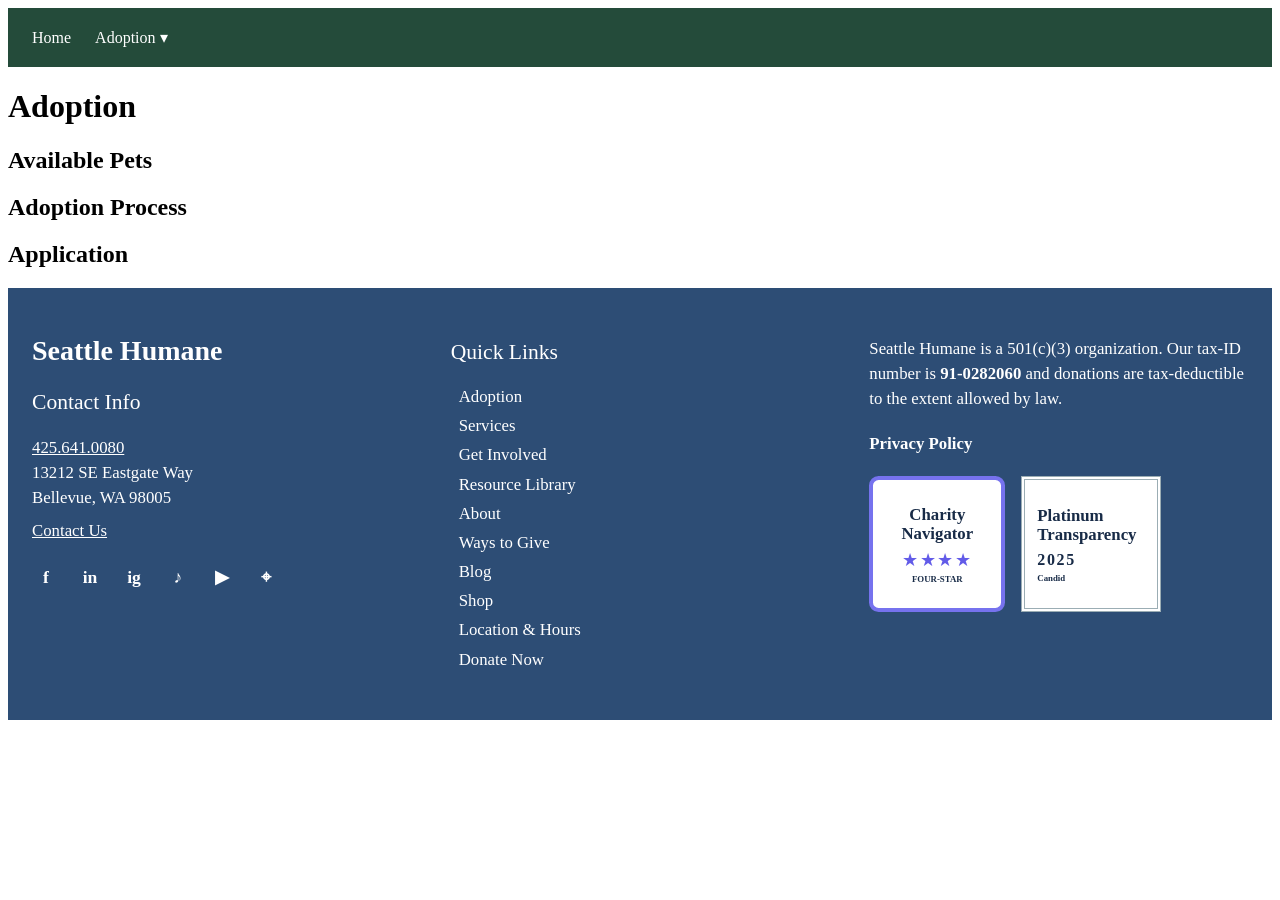
==== adoption.html @ 7575f710 "finished hw" ====
<!DOCTYPE html>
<html lang="en">
<head>
    <meta charset="UTF-8">
    <meta name="viewport" content="width=device-width, initial-scale=1.0">
    <title>Adoption</title>
    <link rel="stylesheet" href="CSS/style.css">
    <link rel="stylesheet" href="CSS/nav.css">
    <link rel="stylesheet" href="CSS/footer.css">
    <script src="JS/script.js" defer></script>
</head>
<body>
    <nav class="site-nav" aria-label="Main navigation">
        <ul class="nav-list">
            <li><a href="index.html">Home</a></li>
            <li>
                <details class="nav-dropdown">
                    <summary>Adoption</summary>
                    <ul class="dropdown-menu">
                        <li><a href="adoption.html" aria-current="page">Adoption Home</a></li>
                        <li><a href="#available-pets">Available Pets</a></li>
                        <li><a href="#adoption-process">Adoption Process</a></li>
                        <li><a href="#application">Application</a></li>
                    </ul>
                </details>
            </li>
        </ul>
    </nav>

    <main>
        <h1>Adoption</h1>
        <section id="available-pets">
            <h2>Available Pets</h2>
        </section>
        <section id="adoption-process">
            <h2>Adoption Process</h2>
        </section>
        <section id="application">
            <h2>Application</h2>
        </section>
    </main>

    <footer class="site-footer">
        <div class="footer-grid">
            <section class="footer-contact" aria-labelledby="footer-contact-heading">
                <a class="footer-brand" href="https://www.seattlehumane.org/">Seattle Humane</a>
                <h2 id="footer-contact-heading">Contact Info</h2>
                <address>
                    <a href="tel:+14256410080">425.641.0080</a><br>
                    13212 SE Eastgate Way<br>
                    Bellevue, WA 98005
                </address>
                <a class="footer-contact-link" href="https://www.seattlehumane.org/about/contact/">Contact Us</a>
                <nav class="footer-social" aria-label="Social media">
                    <a href="https://www.facebook.com/SeattleHumane/" aria-label="Facebook">f</a>
                    <a href="https://www.linkedin.com/company/seattle-humane/" aria-label="LinkedIn">in</a>
                    <a href="https://www.instagram.com/seattlehumane/" aria-label="Instagram">ig</a>
                    <a href="https://www.tiktok.com/@seattlehumane" aria-label="TikTok">♪</a>
                    <a href="https://www.youtube.com/user/SeattleHumane" aria-label="YouTube">▶</a>
                    <a href="https://maps.google.com/?q=13212+SE+Eastgate+Way+Bellevue+WA+98005" aria-label="Location">⌖</a>
                </nav>
            </section>

            <nav class="footer-quick-links" aria-labelledby="footer-links-heading">
                <h2 id="footer-links-heading">Quick Links</h2>
                <ul>
                    <li><a href="adoption.html">Adoption</a></li>
                    <li><a href="https://www.seattlehumane.org/services/">Services</a></li>
                    <li><a href="https://www.seattlehumane.org/get-involved/">Get Involved</a></li>
                    <li><a href="https://www.seattlehumane.org/resource-library/">Resource Library</a></li>
                    <li><a href="https://www.seattlehumane.org/about/">About</a></li>
                    <li><a href="https://www.seattlehumane.org/?form=donate">Ways to Give</a></li>
                    <li><a href="https://www.seattlehumane.org/blog/">Blog</a></li>
                    <li><a href="https://shop.seattlehumane.org/">Shop</a></li>
                    <li><a href="https://www.seattlehumane.org/about/location-hours/">Location &amp; Hours</a></li>
                    <li><a href="https://www.seattlehumane.org/?form=donate">Donate Now</a></li>
                </ul>
            </nav>

            <section class="footer-nonprofit" aria-label="Nonprofit information">
                <p>Seattle Humane is a 501(c)(3) organization. Our tax-ID number is <strong>91-0282060</strong> and donations are tax-deductible to the extent allowed by law.</p>
                <a class="footer-privacy" href="https://www.seattlehumane.org/privacy-policy/">Privacy Policy</a>
                <div class="footer-badges" aria-label="Charity ratings">
                    <div class="footer-badge"><strong>Charity<br>Navigator</strong><span>★★★★</span><small>FOUR-STAR</small></div>
                    <div class="footer-badge footer-badge-candid"><strong>Platinum<br>Transparency</strong><span>2025</span><small>Candid</small></div>
                </div>
            </section>
        </div>
    </footer>
</body>
</html>
---- CSS/style.css ----
.carousel {
    height: min(65vh, 36rem);
    min-height: 18rem;
    overflow: hidden;
    position: relative;
}

.carousel-slides,
.carousel-slide {
    height: 100%;
    margin: 0;
}

.carousel-slide[hidden] {
    display: none;
}

.carousel-slide {
    position: relative;
}

.carousel-slide img {
    height: 100%;
    object-fit: cover;
    width: 100%;
}

.carousel-slide::after {
    background: linear-gradient(transparent 45%, rgb(0 0 0 / 65%));
    content: "";
    inset: 0;
    pointer-events: none;
    position: absolute;
}

.carousel-slide figcaption {
    bottom: 3.5rem;
    color: #fff;
    font-size: clamp(1.5rem, 4vw, 3rem);
    font-weight: 700;
    left: 10%;
    position: absolute;
    right: 10%;
    text-align: center;
    text-shadow: 0 2px 6px rgb(0 0 0 / 70%);
    z-index: 1;
}

.carousel-control {
    background-color: rgb(0 0 0 / 45%);
    border: 0;
    border-radius: 50%;
    color: #fff;
    cursor: pointer;
    font-size: 1.5rem;
    height: 3rem;
    position: absolute;
    top: 50%;
    transform: translateY(-50%);
    width: 3rem;
}

.carousel-control:hover,
.carousel-control:focus-visible {
    background-color: rgb(0 0 0 / 75%);
}

.carousel-previous {
    left: 1rem;
}

.carousel-next {
    right: 1rem;
}

.carousel-indicators {
    bottom: 1rem;
    display: flex;
    gap: 0.6rem;
    justify-content: center;
    left: 0;
    position: absolute;
    right: 0;
    z-index: 2;
}

.carousel-indicators button {
    background: rgb(255 255 255 / 65%);
    border: 0;
    border-radius: 50%;
    cursor: pointer;
    height: 0.75rem;
    padding: 0;
    width: 0.75rem;
}

.carousel-indicators button[aria-current="true"] {
    background: #fff;
    transform: scale(1.25);
}

.donate-section {
    background-color: #edf4e9;
    padding: 3rem 1.5rem;
    text-align: center;
}

.donate-section h2 {
    color: #244b3a;
    font-size: clamp(1.5rem, 3vw, 2.25rem);
    margin: 0 0 0.75rem;
}

.donate-section p {
    margin: 0 auto 1.5rem;
    max-width: 38rem;
}

.donate-button {
    background-color: #244b3a;
    border-radius: 0.25rem;
    color: #fff;
    display: inline-block;
    font-weight: 700;
    padding: 0.8rem 1.4rem;
    text-decoration: none;
}

.donate-button:hover,
.donate-button:focus-visible {
    background-color: #173327;
    text-decoration: underline;
    text-underline-offset: 0.2em;
}

@media (prefers-reduced-motion: no-preference) {
    .carousel-slide img {
        animation: carousel-fade-in 300ms ease-out;
    }

    @keyframes carousel-fade-in {
        from { opacity: 0.7; }
        to { opacity: 1; }
    }
}
---- CSS/nav.css ----
.site-nav {
    background-color: #244b3a;
    color: #fff;
    padding: 0.75rem 1.5rem;
}

.nav-list,
.dropdown-menu {
    list-style: none;
    margin: 0;
    padding: 0;
}

.nav-list {
    align-items: center;
    display: flex;
    gap: 1.5rem;
}

.site-nav a,
.nav-dropdown summary {
    color: inherit;
    cursor: pointer;
    display: block;
    padding: 0.5rem 0;
    text-decoration: none;
}

.site-nav a:hover,
.nav-dropdown summary:hover,
.site-nav a:focus-visible,
.nav-dropdown summary:focus-visible {
    text-decoration: underline;
    text-underline-offset: 0.2em;
}

.nav-dropdown {
    position: relative;
}

.nav-dropdown summary {
    list-style: none;
}

.nav-dropdown summary::-webkit-details-marker {
    display: none;
}

.nav-dropdown summary::after {
    content: " \25BE";
}

.dropdown-menu {
    background-color: #fff;
    box-shadow: 0 0.25rem 0.75rem rgb(0 0 0 / 18%);
    color: #17231d;
    min-width: 12rem;
    padding: 0.5rem 1rem;
    position: absolute;
    right: 0;
    top: 100%;
    z-index: 1;
}

.dropdown-menu a {
    padding: 0.5rem 0;
}
---- CSS/footer.css ----
.site-footer {
    background-color: #2d4d75;
    color: #fff;
    padding: 3rem max(1.5rem, calc((100% - 78rem) / 2));
}

.footer-grid {
    display: grid;
    gap: 2.5rem;
    grid-template-columns: repeat(3, minmax(0, 1fr));
}

.site-footer a {
    color: inherit;
}

.footer-contact,
.footer-nonprofit,
.footer-quick-links {
    font-size: 1.05rem;
    line-height: 1.5;
}

.footer-brand {
    display: inline-block;
    font-size: 1.75rem;
    font-weight: 700;
    line-height: 1.1;
    margin-bottom: 1.25rem;
    text-decoration: none;
}

.site-footer h2 {
    font-size: 1.35rem;
    font-weight: 500;
    margin: 0 0 1rem;
}

.footer-contact address {
    font-style: normal;
    margin-bottom: 0.25rem;
}

.footer-contact-link,
.footer-privacy {
    display: inline-block;
    margin-top: 0.25rem;
}

.footer-quick-links ul {
    list-style: none;
    margin: 0;
    padding: 0 0 0 0.5rem;
}

.footer-quick-links li + li {
    margin-top: 0.25rem;
}

.footer-quick-links a {
    text-decoration: none;
}

.footer-quick-links a:hover,
.footer-quick-links a:focus-visible,
.footer-contact a:hover,
.footer-contact a:focus-visible,
.footer-privacy:hover,
.footer-privacy:focus-visible {
    text-decoration: underline;
    text-underline-offset: 0.2em;
}

.footer-social {
    align-items: center;
    display: flex;
    flex-wrap: wrap;
    gap: 1rem;
    margin-top: 1.25rem;
}

.footer-social a {
    align-items: center;
    display: inline-flex;
    font-size: 1.1rem;
    font-weight: 700;
    justify-content: center;
    min-height: 1.75rem;
    min-width: 1.75rem;
    text-decoration: none;
}

.footer-nonprofit p {
    margin: 0 0 1rem;
}

.footer-privacy {
    font-weight: 700;
    text-decoration: none;
}

.footer-badges {
    align-items: center;
    display: flex;
    flex-wrap: wrap;
    gap: 1rem;
    margin-top: 1.25rem;
}

.footer-badge {
    align-items: center;
    background-color: #fff;
    border: 0.25rem solid #7672ee;
    border-radius: 0.6rem;
    color: #182b47;
    display: flex;
    flex-direction: column;
    justify-content: center;
    line-height: 1.15;
    min-height: 7rem;
    padding: 0.5rem;
    text-align: center;
    width: 7rem;
}

.footer-badge span {
    color: #625be8;
    font-size: 1.1rem;
    letter-spacing: 0.1em;
    margin-top: 0.4rem;
}

.footer-badge small {
    font-size: 0.55rem;
    font-weight: 700;
    margin-top: 0.25rem;
}

.footer-badge-candid {
    align-items: flex-start;
    border: 0.3rem double #9badb4;
    border-radius: 0;
    padding-left: 0.75rem;
    text-align: left;
}

.footer-badge-candid span {
    color: inherit;
    font-size: 1rem;
    font-weight: 700;
}

@media (max-width: 56rem) {
    .footer-grid {
        grid-template-columns: repeat(2, minmax(0, 1fr));
    }

    .footer-nonprofit {
        grid-column: 1 / -1;
    }
}

@media (max-width: 38rem) {
    .site-footer {
        padding: 2.5rem 1.25rem;
    }

    .footer-grid {
        grid-template-columns: 1fr;
    }

    .footer-nonprofit {
        grid-column: auto;
    }
}
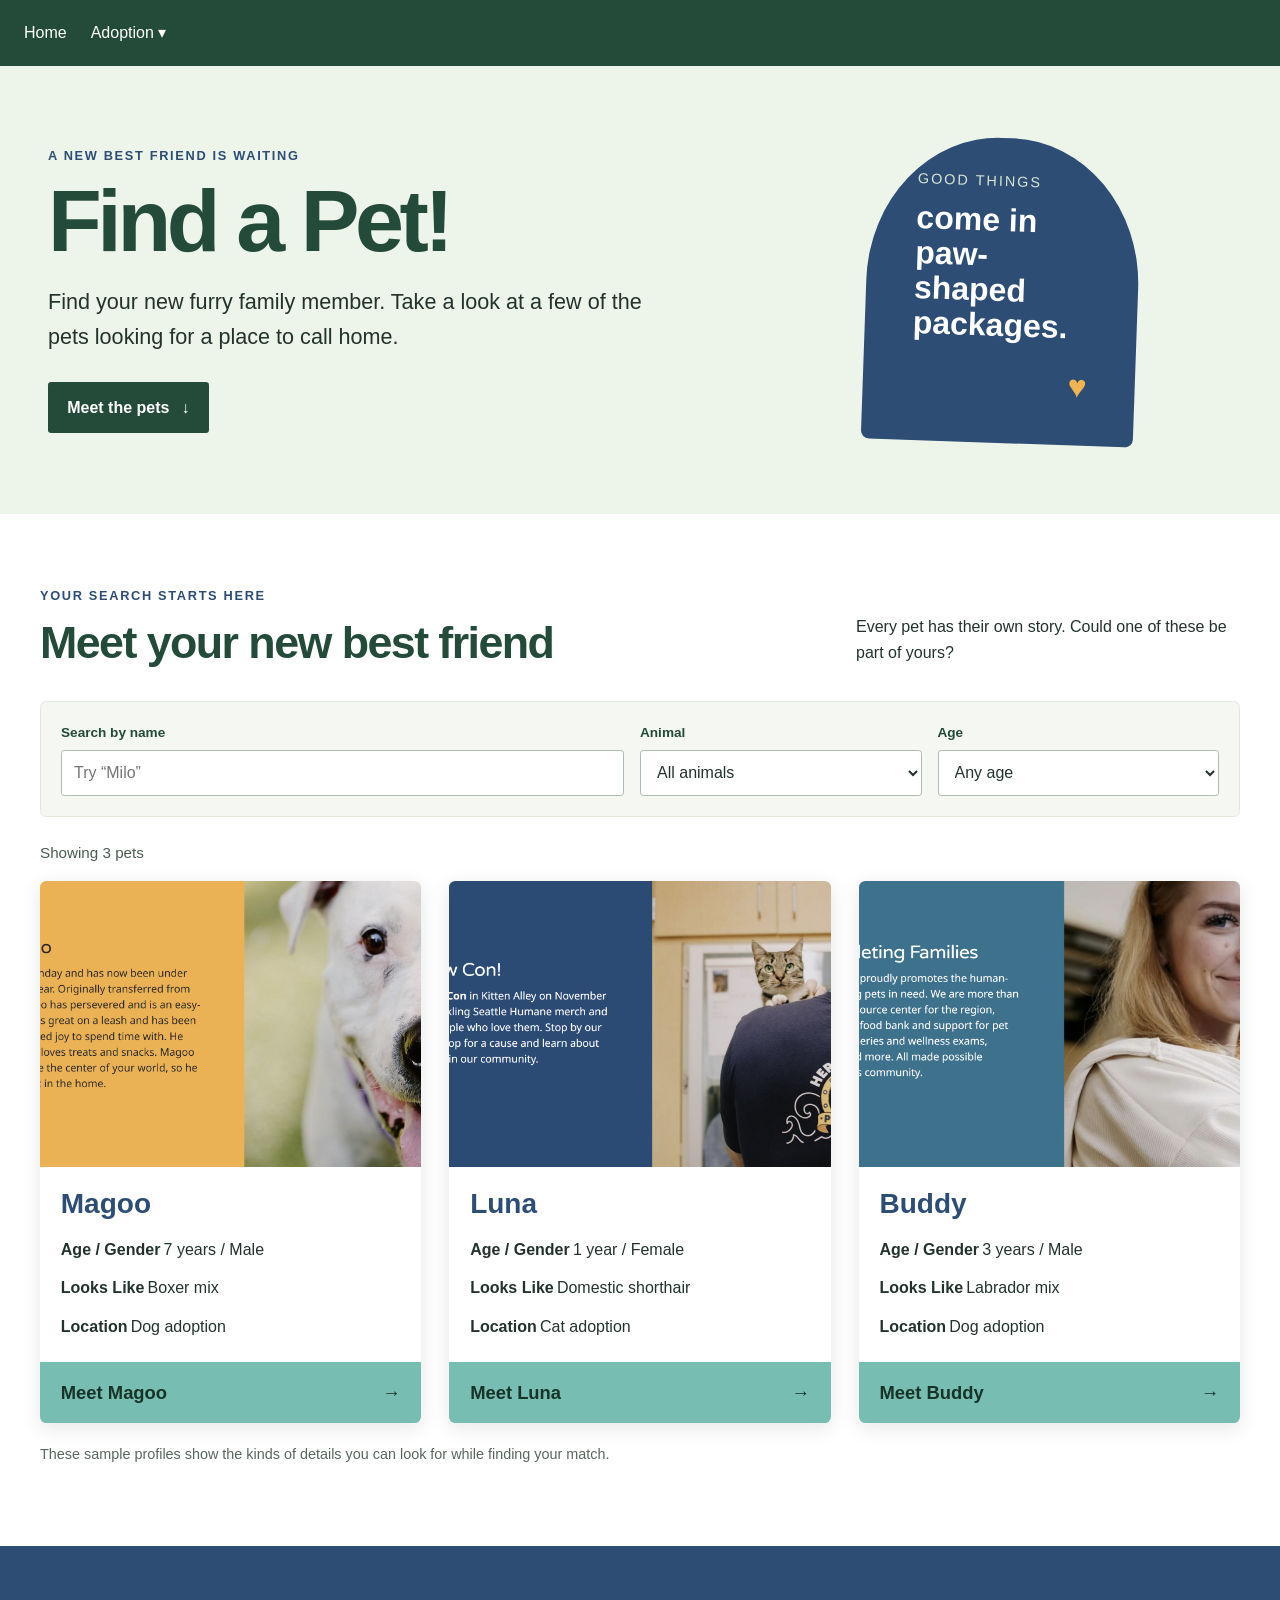
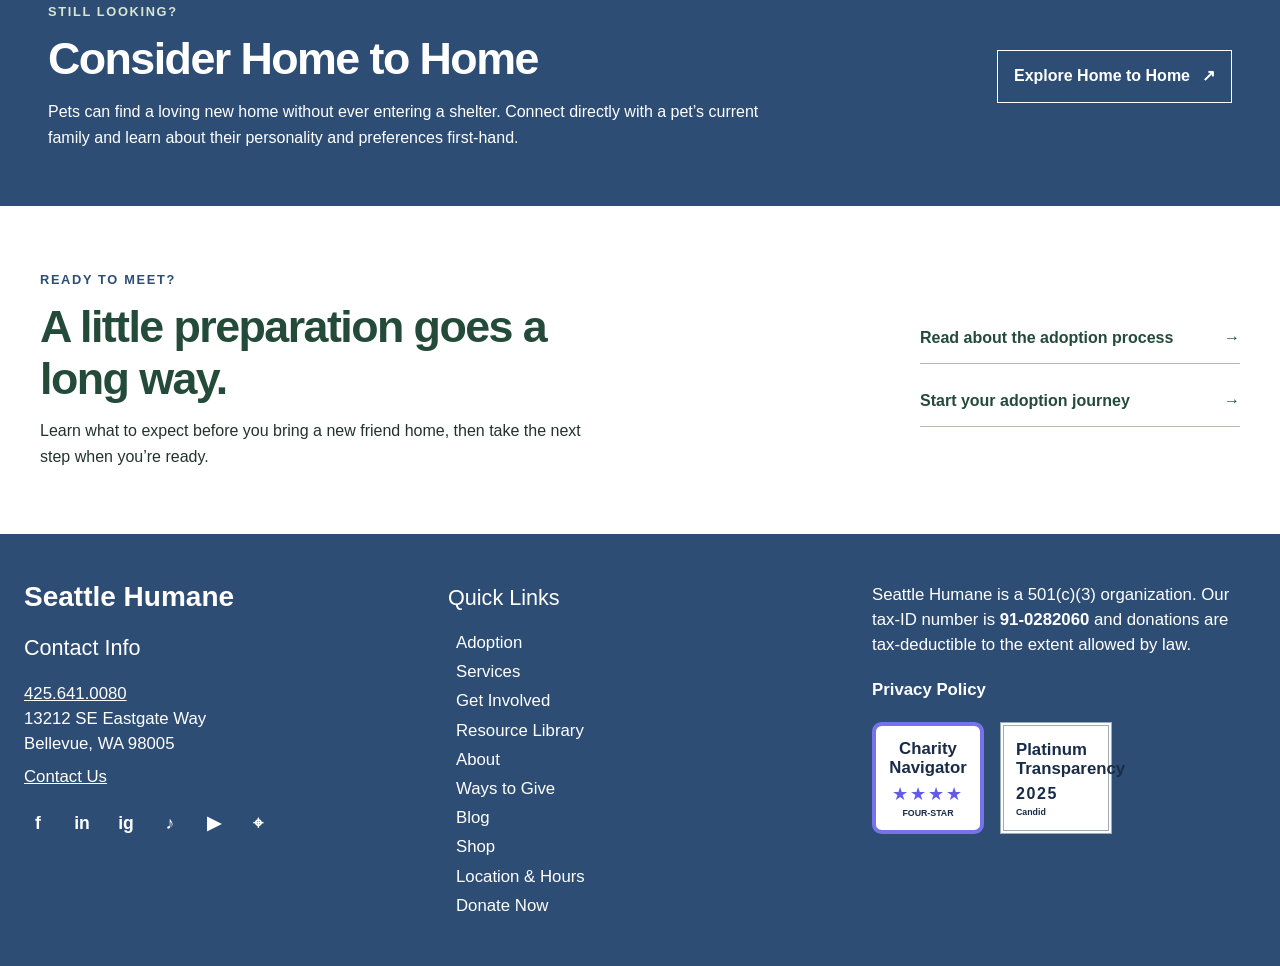
==== commit 31a438d6: "worktime" ====
--- a/adoption.html
+++ b/adoption.html
@@ -3,13 +3,13 @@
 <head>
     <meta charset="UTF-8">
     <meta name="viewport" content="width=device-width, initial-scale=1.0">
-    <title>Adoption</title>
+    <title>Find a Pet | Adoption</title>
     <link rel="stylesheet" href="CSS/style.css">
     <link rel="stylesheet" href="CSS/nav.css">
     <link rel="stylesheet" href="CSS/footer.css">
     <script src="JS/script.js" defer></script>
 </head>
-<body>
+<body class="adoption-page">
     <nav class="site-nav" aria-label="Main navigation">
         <ul class="nav-list">
             <li><a href="index.html">Home</a></li>
@@ -28,15 +28,112 @@
     </nav>
 
     <main>
-        <h1>Adoption</h1>
-        <section id="available-pets">
-            <h2>Available Pets</h2>
+        <section class="adoption-hero" aria-labelledby="adoption-heading">
+            <div class="adoption-hero-content">
+                <p class="adoption-eyebrow">A new best friend is waiting</p>
+                <h1 id="adoption-heading">Find a Pet!</h1>
+                <p class="adoption-intro">Find your new furry family member. Take a look at a few of the pets looking for a place to call home.</p>
+                <a class="adoption-primary-link" href="#available-pets">Meet the pets <span aria-hidden="true">↓</span></a>
+            </div>
+            <div class="adoption-hero-note" aria-hidden="true">
+                <span>Good things</span>
+                <strong>come in<br>paw-shaped<br>packages.</strong>
+                <span class="adoption-paw">♥</span>
+            </div>
         </section>
-        <section id="adoption-process">
-            <h2>Adoption Process</h2>
+
+        <section class="pet-finder" id="available-pets" aria-labelledby="pets-heading">
+            <div class="pet-finder-heading">
+                <div>
+                    <p class="adoption-eyebrow">Your search starts here</p>
+                    <h2 id="pets-heading">Meet your new best friend</h2>
+                </div>
+                <p>Every pet has their own story. Could one of these be part of yours?</p>
+            </div>
+
+            <form class="pet-filters" aria-label="Filter pets">
+                <label class="pet-search">
+                    <span>Search by name</span>
+                    <input type="search" name="pet-search" placeholder="Try “Milo”" autocomplete="off">
+                </label>
+                <label>
+                    <span>Animal</span>
+                    <select name="species">
+                        <option value="all">All animals</option>
+                        <option value="dog">Dogs</option>
+                        <option value="cat">Cats</option>
+                        <option value="critters">Critters</option>
+                    </select>
+                </label>
+                <label>
+                    <span>Age</span>
+                    <select name="age">
+                        <option value="all">Any age</option>
+                        <option value="under 6 mo.">Under 6 months</option>
+                        <option value="6 mo. - 1 year">6 months - 1 year</option>
+                        <option value="1-7 years">1-7 years</option>
+                        <option value="7+ years">7+ years</option>
+                    </select>
+                </label>
+            </form>
+
+            <p class="pet-results" aria-live="polite">Showing 3 pets</p>
+
+            <div class="pet-grid">
+                <article class="pet-card" data-name="magoo" data-species="dog" data-age="senior">
+                    <img src="images/home_pictures_3.png" alt="Magoo, a friendly white dog, looking at the camera">
+                    <div class="pet-card-content">
+                        <h3>Magoo</h3>
+                        <p><strong>Age / Gender</strong><span>7 years / Male</span></p>
+                        <p><strong>Looks Like</strong><span>Boxer mix</span></p>
+                        <p><strong>Location</strong><span>Dog adoption</span></p>
+                    </div>
+                    <a class="pet-card-link" href="#application">Meet Magoo <span aria-hidden="true">→</span></a>
+                </article>
+                <article class="pet-card" data-name="luna" data-species="cat" data-age="young">
+                    <img src="images/home_pictures_4.png" alt="A curious tabby cat spending time with a person">
+                    <div class="pet-card-content">
+                        <h3>Luna</h3>
+                        <p><strong>Age / Gender</strong><span>1 year / Female</span></p>
+                        <p><strong>Looks Like</strong><span>Domestic shorthair</span></p>
+                        <p><strong>Location</strong><span>Cat adoption</span></p>
+                    </div>
+                    <a class="pet-card-link" href="#application">Meet Luna <span aria-hidden="true">→</span></a>
+                </article>
+                <article class="pet-card" data-name="buddy" data-species="dog" data-age="adult">
+                    <img src="images/home_pictures_2.png" alt="A black dog resting happily with a person">
+                    <div class="pet-card-content">
+                        <h3>Buddy</h3>
+                        <p><strong>Age / Gender</strong><span>3 years / Male</span></p>
+                        <p><strong>Looks Like</strong><span>Labrador mix</span></p>
+                        <p><strong>Location</strong><span>Dog adoption</span></p>
+                    </div>
+                    <a class="pet-card-link" href="#application">Meet Buddy <span aria-hidden="true">→</span></a>
+                </article>
+                <p class="pet-empty" hidden>No pets match those filters. Try changing your search.</p>
+            </div>
+            <p class="pet-note">These sample profiles show the kinds of details you can look for while finding your match.</p>
         </section>
-        <section id="application">
-            <h2>Application</h2>
+
+        <section class="home-to-home" aria-labelledby="home-to-home-heading">
+            <div>
+                <p class="adoption-eyebrow">Still looking?</p>
+                <h2 id="home-to-home-heading">Consider Home to Home</h2>
+                <p>Pets can find a loving new home without ever entering a shelter. Connect directly with a pet’s current family and learn about their personality and preferences first-hand.</p>
+            </div>
+            <a class="adoption-secondary-link" href="https://home-home.org/shelter/sh/" target="_blank" rel="noopener noreferrer">Explore Home to Home <span aria-hidden="true">↗</span></a>
+        </section>
+
+        <section class="adoption-next-steps" id="adoption-process" aria-labelledby="process-heading">
+            <div>
+                <p class="adoption-eyebrow">Ready to meet?</p>
+                <h2 id="process-heading">A little preparation goes a long way.</h2>
+                <p>Learn what to expect before you bring a new friend home, then take the next step when you’re ready.</p>
+            </div>
+            <div class="adoption-next-links">
+                <a href="https://www.seattlehumane.org/adoption/adoption-process/" target="_blank" rel="noopener noreferrer">Read about the adoption process <span aria-hidden="true">→</span></a>
+                <a id="application" href="https://www.seattlehumane.org/adoption/" target="_blank" rel="noopener noreferrer">Start your adoption journey <span aria-hidden="true">→</span></a>
+            </div>
         </section>
     </main>
 
--- a/CSS/style.css
+++ b/CSS/style.css
@@ -3,6 +3,361 @@
     min-height: 18rem;
     overflow: hidden;
     position: relative;
+}
+
+.adoption-page {
+    background: #fff;
+    color: #23332c;
+    font-family: Arial, Helvetica, sans-serif;
+    line-height: 1.6;
+    margin: 0;
+}
+
+.adoption-page *,
+.adoption-page *::before,
+.adoption-page *::after {
+    box-sizing: border-box;
+}
+
+.adoption-page main {
+    overflow: hidden;
+}
+
+.adoption-hero {
+    align-items: center;
+    background: #edf4e9;
+    display: grid;
+    gap: 2rem;
+    grid-template-columns: minmax(0, 1.2fr) minmax(16rem, 0.8fr);
+    min-height: 25rem;
+    padding: 4.5rem max(1.5rem, calc((100% - 74rem) / 2));
+}
+
+.adoption-hero-content {
+    max-width: 43rem;
+}
+
+.adoption-eyebrow {
+    color: #2d4d75;
+    font-size: 0.8rem;
+    font-weight: 700;
+    letter-spacing: 0.13em;
+    margin: 0 0 0.65rem;
+    text-transform: uppercase;
+}
+
+.adoption-hero h1 {
+    color: #244b3a;
+    font-size: clamp(3rem, 7vw, 5.5rem);
+    letter-spacing: -0.05em;
+    line-height: 1;
+    margin: 0 0 1.25rem;
+}
+
+.adoption-intro {
+    font-size: clamp(1.1rem, 2vw, 1.35rem);
+    margin: 0;
+    max-width: 38rem;
+}
+
+.adoption-primary-link,
+.adoption-secondary-link {
+    align-items: center;
+    display: inline-flex;
+    font-weight: 700;
+    gap: 0.75rem;
+    margin-top: 1.75rem;
+    text-decoration: none;
+}
+
+.adoption-primary-link {
+    background: #244b3a;
+    border-radius: 0.2rem;
+    color: #fff;
+    padding: 0.8rem 1.2rem;
+}
+
+.adoption-primary-link:hover,
+.adoption-primary-link:focus-visible,
+.adoption-secondary-link:hover,
+.adoption-secondary-link:focus-visible {
+    text-decoration: underline;
+    text-underline-offset: 0.2em;
+}
+
+.adoption-hero-note {
+    align-items: flex-start;
+    background: #2d4d75;
+    border-radius: 48% 48% 0.5rem 0.5rem;
+    color: #fff;
+    display: flex;
+    flex-direction: column;
+    justify-content: center;
+    justify-self: center;
+    min-height: 18rem;
+    padding: 2rem 3rem;
+    transform: rotate(2deg);
+    width: min(100%, 17rem);
+}
+
+.adoption-hero-note > span:first-child {
+    color: #d7e5d1;
+    font-size: 0.9rem;
+    letter-spacing: 0.14em;
+    text-transform: uppercase;
+}
+
+.adoption-hero-note strong {
+    font-size: 2rem;
+    line-height: 1.1;
+    margin-top: 0.6rem;
+}
+
+.adoption-paw {
+    align-self: flex-end;
+    color: #f0b450;
+    font-size: 2rem;
+    margin-top: 1rem;
+}
+
+.pet-finder {
+    margin: 0 auto;
+    max-width: 78rem;
+    padding: 4.5rem 1.5rem 5rem;
+    scroll-margin-top: 1rem;
+}
+
+.pet-finder-heading {
+    align-items: end;
+    display: flex;
+    gap: 2rem;
+    justify-content: space-between;
+    margin-bottom: 2rem;
+}
+
+.pet-finder-heading h2,
+.home-to-home h2,
+.adoption-next-steps h2 {
+    color: #244b3a;
+    font-size: clamp(1.8rem, 4vw, 2.8rem);
+    letter-spacing: -0.035em;
+    line-height: 1.15;
+    margin: 0;
+}
+
+.pet-finder-heading > p {
+    margin: 0 0 0.2rem;
+    max-width: 24rem;
+}
+
+.pet-filters {
+    align-items: end;
+    background: #f5f7f3;
+    border: 1px solid #e0e8dd;
+    border-radius: 0.4rem;
+    display: grid;
+    gap: 1rem;
+    grid-template-columns: minmax(14rem, 2fr) repeat(2, minmax(10rem, 1fr));
+    margin-bottom: 1.5rem;
+    padding: 1.25rem;
+}
+
+.pet-filters label {
+    display: grid;
+    gap: 0.4rem;
+}
+
+.pet-filters label > span {
+    color: #244b3a;
+    font-size: 0.85rem;
+    font-weight: 700;
+}
+
+.pet-filters input,
+.pet-filters select {
+    background: #fff;
+    border: 1px solid #aebdb2;
+    border-radius: 0.2rem;
+    color: #23332c;
+    font: inherit;
+    min-height: 2.9rem;
+    padding: 0.55rem 0.75rem;
+    width: 100%;
+}
+
+.pet-filters input:focus,
+.pet-filters select:focus {
+    border-color: #2d4d75;
+    outline: 2px solid #2d4d75;
+    outline-offset: 2px;
+}
+
+.pet-results {
+    color: #4a5d51;
+    font-size: 0.95rem;
+    margin: 0 0 1rem;
+}
+
+.pet-grid {
+    display: grid;
+    gap: 1.75rem;
+    grid-template-columns: repeat(3, minmax(0, 1fr));
+}
+
+.pet-card {
+    background: #fff;
+    border-radius: 0.4rem;
+    box-shadow: 0 0.3rem 1.2rem rgb(35 51 44 / 12%);
+    display: flex;
+    flex-direction: column;
+    min-width: 0;
+    overflow: hidden;
+}
+
+.pet-card[hidden],
+.pet-empty[hidden] {
+    display: none;
+}
+
+.pet-card > img {
+    aspect-ratio: 4 / 3;
+    background: #edf4e9;
+    object-fit: cover;
+    width: 100%;
+}
+
+.pet-card-content {
+    flex: 1;
+    padding: 1.25rem 1.3rem 1.4rem;
+}
+
+.pet-card h3 {
+    color: #2d4d75;
+    font-size: 1.75rem;
+    line-height: 1.2;
+    margin: 0 0 1rem;
+}
+
+.pet-card-content p {
+    display: grid;
+    gap: 0.2rem;
+    grid-template-columns: auto 1fr;
+    margin: 0 0 0.8rem;
+}
+
+.pet-card-content p:last-child {
+    margin-bottom: 0;
+}
+
+.pet-card-content p strong {
+    color: #23332c;
+}
+
+.pet-card-link {
+    align-items: center;
+    background: #78bdb2;
+    color: #173327;
+    display: flex;
+    font-size: 1.15rem;
+    font-weight: 700;
+    justify-content: space-between;
+    padding: 1rem 1.3rem;
+    text-decoration: none;
+}
+
+.pet-card-link:hover,
+.pet-card-link:focus-visible {
+    background: #5da99d;
+    text-decoration: underline;
+    text-underline-offset: 0.2em;
+}
+
+.pet-empty {
+    background: #f5f7f3;
+    border-radius: 0.3rem;
+    grid-column: 1 / -1;
+    margin: 0;
+    padding: 2rem;
+    text-align: center;
+}
+
+.pet-note {
+    color: #58675e;
+    font-size: 0.9rem;
+    margin: 1.25rem 0 0;
+}
+
+.home-to-home {
+    align-items: center;
+    background: #2d4d75;
+    color: #fff;
+    display: flex;
+    gap: 2rem;
+    justify-content: space-between;
+    padding: 3.5rem max(1.5rem, calc((100% - 74rem) / 2));
+}
+
+.home-to-home .adoption-eyebrow {
+    color: #d7e5d1;
+}
+
+.home-to-home h2 {
+    color: #fff;
+}
+
+.home-to-home div > p:last-child {
+    margin: 0.9rem 0 0;
+    max-width: 46rem;
+}
+
+.adoption-secondary-link {
+    border: 1px solid #fff;
+    color: #fff;
+    flex: 0 0 auto;
+    margin: 0;
+    padding: 0.8rem 1rem;
+}
+
+.adoption-next-steps {
+    align-items: center;
+    display: flex;
+    gap: 3rem;
+    justify-content: space-between;
+    margin: 0 auto;
+    max-width: 78rem;
+    padding: 4rem 1.5rem;
+    scroll-margin-top: 1rem;
+}
+
+.adoption-next-steps > div:first-child {
+    max-width: 35rem;
+}
+
+.adoption-next-steps > div:first-child > p:last-child {
+    margin: 0.9rem 0 0;
+}
+
+.adoption-next-links {
+    display: grid;
+    gap: 0.8rem;
+    min-width: min(100%, 20rem);
+}
+
+.adoption-next-links a {
+    border-bottom: 1px solid #aebdb2;
+    color: #244b3a;
+    display: flex;
+    font-weight: 700;
+    justify-content: space-between;
+    padding: 0.75rem 0;
+    text-decoration: none;
+}
+
+.adoption-next-links a:hover,
+.adoption-next-links a:focus-visible {
+    border-color: #244b3a;
+    text-decoration: underline;
+    text-underline-offset: 0.2em;
 }
 
 .carousel-slides,
@@ -142,4 +497,76 @@
         from { opacity: 0.7; }
         to { opacity: 1; }
     }
+}
+
+@media (max-width: 56rem) {
+    .adoption-hero {
+        grid-template-columns: minmax(0, 1fr) minmax(12rem, 0.65fr);
+        padding-bottom: 3.5rem;
+        padding-top: 3.5rem;
+    }
+
+    .pet-grid {
+        grid-template-columns: repeat(2, minmax(0, 1fr));
+    }
+
+    .adoption-next-steps {
+        align-items: flex-start;
+        flex-direction: column;
+        gap: 1.5rem;
+    }
+
+    .adoption-next-links {
+        width: 100%;
+    }
+}
+
+@media (max-width: 38rem) {
+    .adoption-hero {
+        grid-template-columns: 1fr;
+        padding: 3rem 1.25rem;
+    }
+
+    .adoption-hero-note {
+        align-self: center;
+        justify-self: start;
+        min-height: 12rem;
+        padding: 1.5rem 2rem;
+        width: 14rem;
+    }
+
+    .adoption-hero-note strong {
+        font-size: 1.6rem;
+    }
+
+    .pet-finder {
+        padding: 3rem 1.25rem;
+    }
+
+    .pet-finder-heading,
+    .home-to-home {
+        align-items: flex-start;
+        flex-direction: column;
+    }
+
+    .pet-finder-heading {
+        gap: 0.75rem;
+    }
+
+    .pet-filters {
+        grid-template-columns: 1fr;
+    }
+
+    .pet-grid {
+        grid-template-columns: 1fr;
+    }
+
+    .home-to-home {
+        gap: 1.25rem;
+        padding: 2.75rem 1.25rem;
+    }
+
+    .adoption-next-steps {
+        padding: 3rem 1.25rem;
+    }
 }
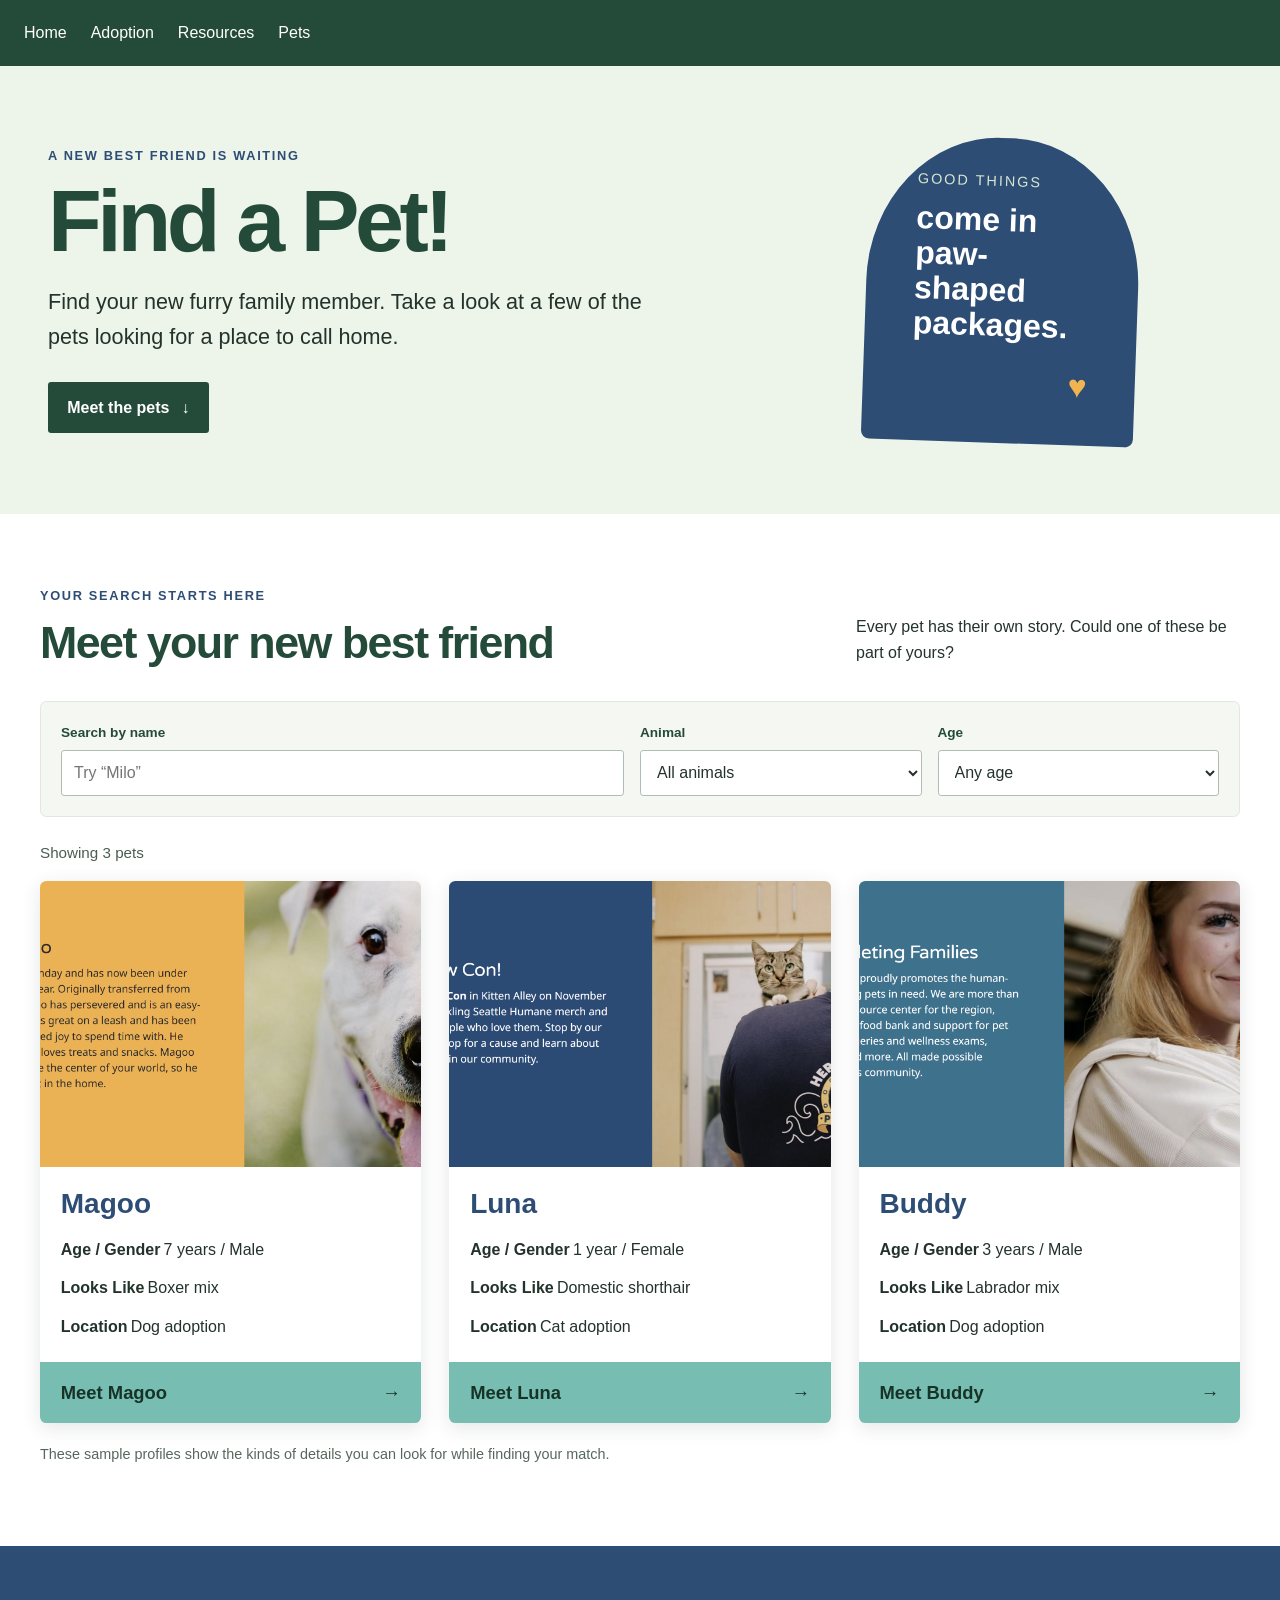
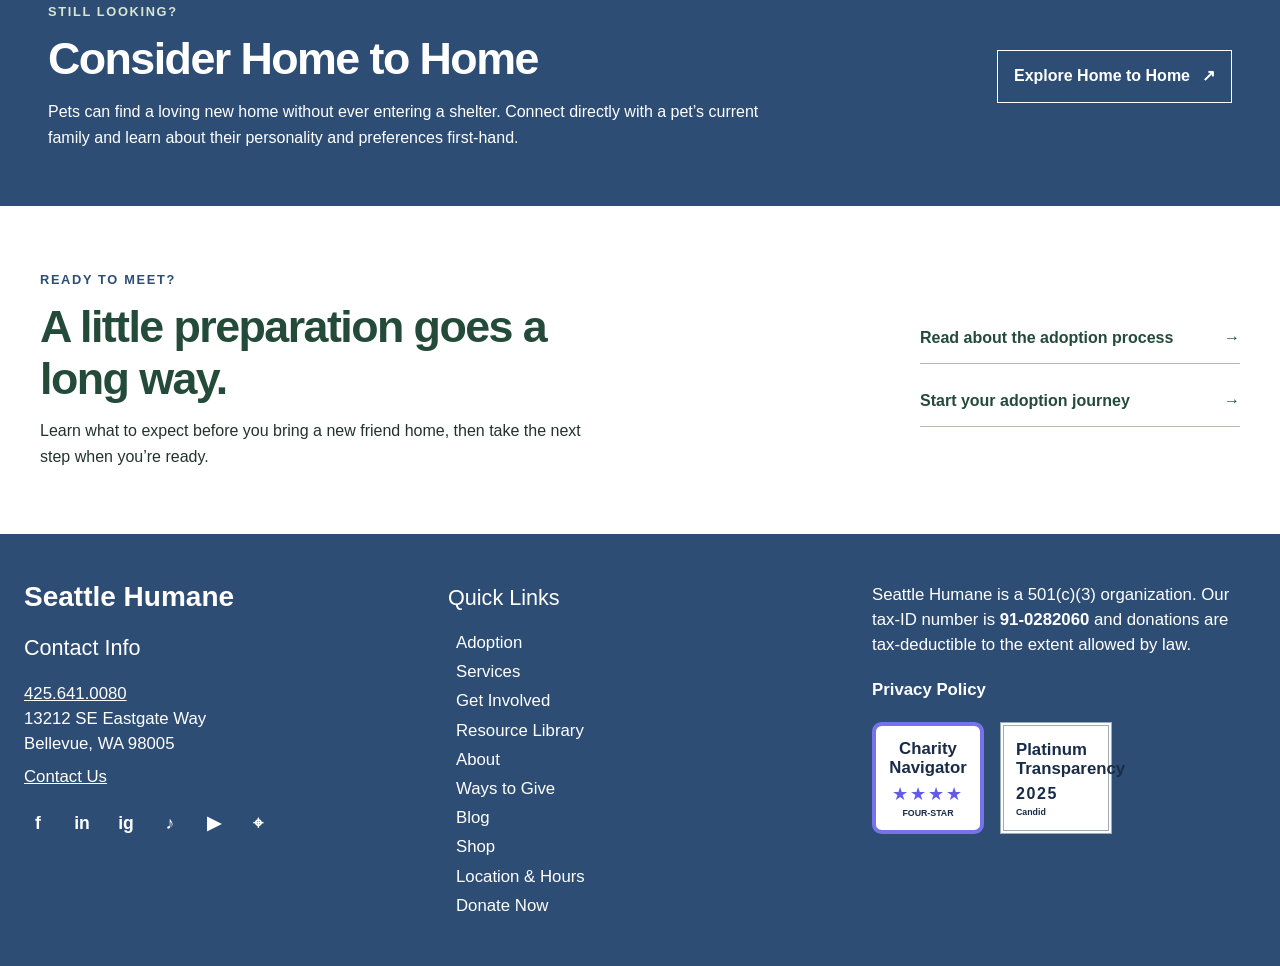
==== commit 32a9509f: "wor" ====
--- a/adoption.html
+++ b/adoption.html
@@ -13,17 +13,9 @@
     <nav class="site-nav" aria-label="Main navigation">
         <ul class="nav-list">
             <li><a href="index.html">Home</a></li>
-            <li>
-                <details class="nav-dropdown">
-                    <summary>Adoption</summary>
-                    <ul class="dropdown-menu">
-                        <li><a href="adoption.html" aria-current="page">Adoption Home</a></li>
-                        <li><a href="#available-pets">Available Pets</a></li>
-                        <li><a href="#adoption-process">Adoption Process</a></li>
-                        <li><a href="#application">Application</a></li>
-                    </ul>
-                </details>
-            </li>
+            <li><a href="adoption.html" aria-current="page">Adoption</a></li>
+            <li><a href="resources.html">Resources</a></li>
+            <li><a href="pets.html">Pets</a></li>
         </ul>
     </nav>
 
--- a/CSS/style.css
+++ b/CSS/style.css
@@ -454,19 +454,28 @@
     transform: scale(1.25);
 }
 
-.donate-section {
+.donate-section,
+.find-pets-section {
     background-color: #edf4e9;
     padding: 3rem 1.5rem;
     text-align: center;
 }
 
-.donate-section h2 {
+.find-pets-section {
+    align-items: center;
+    display: flex;
+    flex-direction: column;
+}
+
+.donate-section h2,
+.find-pets-section h2 {
     color: #244b3a;
     font-size: clamp(1.5rem, 3vw, 2.25rem);
     margin: 0 0 0.75rem;
 }
 
-.donate-section p {
+.donate-section p,
+.find-pets-section p {
     margin: 0 auto 1.5rem;
     max-width: 38rem;
 }
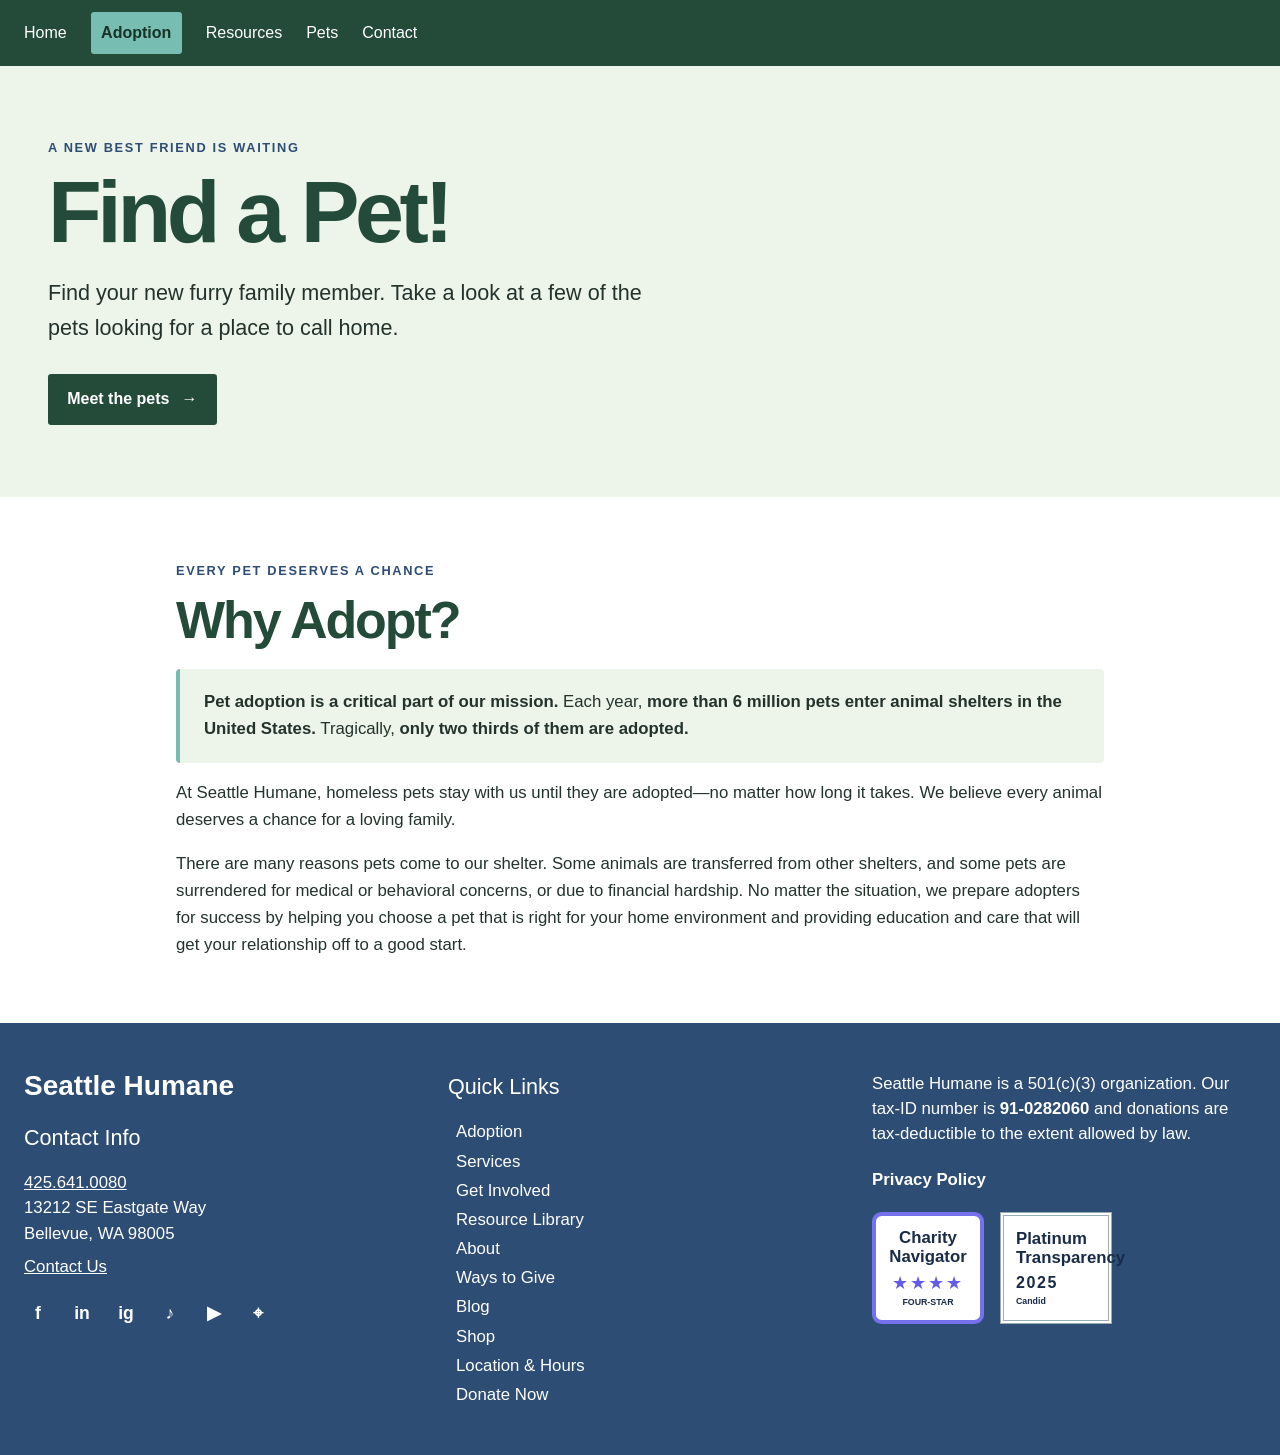
==== commit 25f34e87: "f" ====
--- a/adoption.html
+++ b/adoption.html
@@ -16,6 +16,7 @@
             <li><a href="adoption.html" aria-current="page">Adoption</a></li>
             <li><a href="resources.html">Resources</a></li>
             <li><a href="pets.html">Pets</a></li>
+            <li><a href="contact.html">Contact</a></li>
         </ul>
     </nav>
 
@@ -25,106 +26,17 @@
                 <p class="adoption-eyebrow">A new best friend is waiting</p>
                 <h1 id="adoption-heading">Find a Pet!</h1>
                 <p class="adoption-intro">Find your new furry family member. Take a look at a few of the pets looking for a place to call home.</p>
-                <a class="adoption-primary-link" href="#available-pets">Meet the pets <span aria-hidden="true">↓</span></a>
-            </div>
-            <div class="adoption-hero-note" aria-hidden="true">
-                <span>Good things</span>
-                <strong>come in<br>paw-shaped<br>packages.</strong>
-                <span class="adoption-paw">♥</span>
+                <a class="adoption-primary-link" href="pets.html">Meet the pets <span aria-hidden="true">→</span></a>
             </div>
         </section>
 
-        <section class="pet-finder" id="available-pets" aria-labelledby="pets-heading">
-            <div class="pet-finder-heading">
-                <div>
-                    <p class="adoption-eyebrow">Your search starts here</p>
-                    <h2 id="pets-heading">Meet your new best friend</h2>
-                </div>
-                <p>Every pet has their own story. Could one of these be part of yours?</p>
-            </div>
-
-            <form class="pet-filters" aria-label="Filter pets">
-                <label class="pet-search">
-                    <span>Search by name</span>
-                    <input type="search" name="pet-search" placeholder="Try “Milo”" autocomplete="off">
-                </label>
-                <label>
-                    <span>Animal</span>
-                    <select name="species">
-                        <option value="all">All animals</option>
-                        <option value="dog">Dogs</option>
-                        <option value="cat">Cats</option>
-                        <option value="critters">Critters</option>
-                    </select>
-                </label>
-                <label>
-                    <span>Age</span>
-                    <select name="age">
-                        <option value="all">Any age</option>
-                        <option value="under 6 mo.">Under 6 months</option>
-                        <option value="6 mo. - 1 year">6 months - 1 year</option>
-                        <option value="1-7 years">1-7 years</option>
-                        <option value="7+ years">7+ years</option>
-                    </select>
-                </label>
-            </form>
-
-            <p class="pet-results" aria-live="polite">Showing 3 pets</p>
-
-            <div class="pet-grid">
-                <article class="pet-card" data-name="magoo" data-species="dog" data-age="senior">
-                    <img src="images/home_pictures_3.png" alt="Magoo, a friendly white dog, looking at the camera">
-                    <div class="pet-card-content">
-                        <h3>Magoo</h3>
-                        <p><strong>Age / Gender</strong><span>7 years / Male</span></p>
-                        <p><strong>Looks Like</strong><span>Boxer mix</span></p>
-                        <p><strong>Location</strong><span>Dog adoption</span></p>
-                    </div>
-                    <a class="pet-card-link" href="#application">Meet Magoo <span aria-hidden="true">→</span></a>
-                </article>
-                <article class="pet-card" data-name="luna" data-species="cat" data-age="young">
-                    <img src="images/home_pictures_4.png" alt="A curious tabby cat spending time with a person">
-                    <div class="pet-card-content">
-                        <h3>Luna</h3>
-                        <p><strong>Age / Gender</strong><span>1 year / Female</span></p>
-                        <p><strong>Looks Like</strong><span>Domestic shorthair</span></p>
-                        <p><strong>Location</strong><span>Cat adoption</span></p>
-                    </div>
-                    <a class="pet-card-link" href="#application">Meet Luna <span aria-hidden="true">→</span></a>
-                </article>
-                <article class="pet-card" data-name="buddy" data-species="dog" data-age="adult">
-                    <img src="images/home_pictures_2.png" alt="A black dog resting happily with a person">
-                    <div class="pet-card-content">
-                        <h3>Buddy</h3>
-                        <p><strong>Age / Gender</strong><span>3 years / Male</span></p>
-                        <p><strong>Looks Like</strong><span>Labrador mix</span></p>
-                        <p><strong>Location</strong><span>Dog adoption</span></p>
-                    </div>
-                    <a class="pet-card-link" href="#application">Meet Buddy <span aria-hidden="true">→</span></a>
-                </article>
-                <p class="pet-empty" hidden>No pets match those filters. Try changing your search.</p>
-            </div>
-            <p class="pet-note">These sample profiles show the kinds of details you can look for while finding your match.</p>
-        </section>
-
-        <section class="home-to-home" aria-labelledby="home-to-home-heading">
-            <div>
-                <p class="adoption-eyebrow">Still looking?</p>
-                <h2 id="home-to-home-heading">Consider Home to Home</h2>
-                <p>Pets can find a loving new home without ever entering a shelter. Connect directly with a pet’s current family and learn about their personality and preferences first-hand.</p>
-            </div>
-            <a class="adoption-secondary-link" href="https://home-home.org/shelter/sh/" target="_blank" rel="noopener noreferrer">Explore Home to Home <span aria-hidden="true">↗</span></a>
-        </section>
-
-        <section class="adoption-next-steps" id="adoption-process" aria-labelledby="process-heading">
-            <div>
-                <p class="adoption-eyebrow">Ready to meet?</p>
-                <h2 id="process-heading">A little preparation goes a long way.</h2>
-                <p>Learn what to expect before you bring a new friend home, then take the next step when you’re ready.</p>
-            </div>
-            <div class="adoption-next-links">
-                <a href="https://www.seattlehumane.org/adoption/adoption-process/" target="_blank" rel="noopener noreferrer">Read about the adoption process <span aria-hidden="true">→</span></a>
-                <a id="application" href="https://www.seattlehumane.org/adoption/" target="_blank" rel="noopener noreferrer">Start your adoption journey <span aria-hidden="true">→</span></a>
+        <section class="adoption-why" aria-labelledby="why-adopt-heading">
+            <div class="adoption-why-content">
+                <p class="adoption-eyebrow">Every pet deserves a chance</p>
+                <h2 id="why-adopt-heading">Why Adopt?</h2>
+                <p class="adoption-why-stat"><strong>Pet adoption is a critical part of our mission.</strong> Each year, <strong>more than 6 million pets enter animal shelters in the United States.</strong> Tragically, <strong>only two thirds of them are adopted.</strong></p>
+                <p>At Seattle Humane, homeless pets stay with us until they are adopted—no matter how long it takes. We believe every animal deserves a chance for a loving family.</p>
+                <p>There are many reasons pets come to our shelter. Some animals are transferred from other shelters, and some pets are surrendered for medical or behavioral concerns, or due to financial hardship. No matter the situation, we prepare adopters for success by helping you choose a pet that is right for your home environment and providing education and care that will get your relationship off to a good start.</p>
             </div>
         </section>
     </main>
--- a/CSS/style.css
+++ b/CSS/style.css
@@ -1,3 +1,179 @@
+.contact-page {
+    background: #fff;
+    color: #23332c;
+    font-family: Arial, Helvetica, sans-serif;
+    line-height: 1.6;
+    margin: 0;
+}
+
+.contact-page *,
+.contact-page *::before,
+.contact-page *::after {
+    box-sizing: border-box;
+}
+
+.contact-hero {
+    background: #edf4e9;
+    padding: 3.5rem max(1.5rem, calc((100% - 74rem) / 2));
+    position: relative;
+}
+
+.contact-hero div {
+    max-width: 48rem;
+    position: relative;
+    z-index: 1;
+}
+
+.contact-hero::after {
+    background: #d7e5d1;
+    border-radius: 50%;
+    content: "";
+    height: 13rem;
+    position: absolute;
+    right: max(3rem, calc((100% - 70rem) / 2));
+    top: 1.5rem;
+    width: 13rem;
+}
+
+.contact-eyebrow {
+    color: #2d4d75;
+    font-size: 0.8rem;
+    font-weight: 700;
+    letter-spacing: 0.13em;
+    margin: 0 0 0.65rem;
+    text-transform: uppercase;
+}
+
+.contact-hero h1 {
+    color: #244b3a;
+    font-size: clamp(2.8rem, 6vw, 4.5rem);
+    letter-spacing: -0.05em;
+    line-height: 1;
+    margin: 0 0 1.25rem;
+}
+
+.contact-hero p:last-child {
+    font-size: clamp(1.05rem, 2vw, 1.2rem);
+    margin: 0;
+    max-width: 40rem;
+}
+
+.contact-content {
+    display: block;
+    margin: 0 auto;
+    max-width: 78rem;
+    padding: 3.5rem 1.5rem 4rem;
+}
+
+.contact-directory-heading {
+    align-items: end;
+    display: flex;
+    gap: 1.5rem;
+    justify-content: space-between;
+    margin-bottom: 1.5rem;
+}
+
+.contact-details h2,
+.contact-callout h2 {
+    color: #244b3a;
+    font-size: clamp(1.8rem, 4vw, 2.5rem);
+    letter-spacing: -0.035em;
+    line-height: 1.15;
+    margin: 0;
+}
+
+.contact-directory-heading > p {
+    color: #58675e;
+    margin: 0 0 0.25rem;
+}
+
+.contact-directory {
+    display: grid;
+    gap: 1rem;
+    grid-template-columns: repeat(auto-fit, minmax(min(100%, 16rem), 1fr));
+}
+
+.contact-card {
+    background: #f5f7f3;
+    border: 1px solid #e0e8dd;
+    border-top: 0.25rem solid #78bdb2;
+    border-radius: 0.35rem;
+    display: flex;
+    flex-direction: column;
+    gap: 0.4rem;
+    min-width: 0;
+    padding: 1.25rem;
+    transition: box-shadow 160ms ease, transform 160ms ease;
+}
+
+.contact-card:hover {
+    box-shadow: 0 0.5rem 1.2rem rgb(35 51 44 / 12%);
+    transform: translateY(-2px);
+}
+
+.contact-card h3 {
+    color: #244b3a;
+    font-size: 1.2rem;
+    line-height: 1.3;
+    margin: 0 0 0.35rem;
+}
+
+.contact-card p {
+    color: #4a5d51;
+    margin: 0;
+}
+
+.contact-card a {
+    color: #244b3a;
+    font-weight: 700;
+    overflow-wrap: anywhere;
+}
+
+.contact-card .contact-card-more {
+    align-items: baseline;
+    display: flex;
+    gap: 0.4rem;
+    justify-content: space-between;
+    margin-top: auto;
+    padding-top: 0.55rem;
+    text-decoration: none;
+}
+
+.contact-card-more:hover,
+.contact-card-more:focus-visible,
+.contact-callout a:hover,
+.contact-callout a:focus-visible {
+    text-decoration: underline;
+    text-underline-offset: 0.2em;
+}
+
+.contact-callout {
+    align-items: center;
+    background: #2d4d75;
+    color: #fff;
+    display: flex;
+    gap: 2rem;
+    justify-content: space-between;
+    padding: 3.5rem max(1.5rem, calc((100% - 74rem) / 2));
+}
+
+.contact-callout .contact-eyebrow {
+    color: #d7e5d1;
+}
+
+.contact-callout h2 {
+    color: #fff;
+    margin: 0;
+}
+
+.contact-callout a {
+    border: 1px solid #fff;
+    color: #fff;
+    flex: 0 0 auto;
+    padding: 0.8rem 1rem;
+    text-decoration: none;
+}
+
 .carousel {
     height: min(65vh, 36rem);
     min-height: 18rem;
@@ -27,14 +203,47 @@
     align-items: center;
     background: #edf4e9;
     display: grid;
-    gap: 2rem;
-    grid-template-columns: minmax(0, 1.2fr) minmax(16rem, 0.8fr);
+    grid-template-columns: minmax(0, 1fr);
     min-height: 25rem;
     padding: 4.5rem max(1.5rem, calc((100% - 74rem) / 2));
 }
 
 .adoption-hero-content {
     max-width: 43rem;
+}
+
+.adoption-why {
+    background: #fff;
+    padding: 4rem 1.5rem;
+}
+
+.adoption-why-content {
+    margin: 0 auto;
+    max-width: 58rem;
+}
+
+.adoption-why h2 {
+    color: #244b3a;
+    font-size: clamp(2rem, 5vw, 3.25rem);
+    letter-spacing: -0.04em;
+    line-height: 1.1;
+    margin: 0 0 1.25rem;
+}
+
+.adoption-why p:not(.adoption-eyebrow) {
+    font-size: 1.05rem;
+    margin: 0 0 1.1rem;
+}
+
+.adoption-why .adoption-why-stat {
+    background: #edf4e9;
+    border-left: 0.3rem solid #78bdb2;
+    border-radius: 0.25rem;
+    padding: 1.25rem 1.5rem;
+}
+
+.adoption-why p:last-child {
+    margin-bottom: 0;
 }
 
 .adoption-eyebrow {
@@ -83,41 +292,6 @@
 .adoption-secondary-link:focus-visible {
     text-decoration: underline;
     text-underline-offset: 0.2em;
-}
-
-.adoption-hero-note {
-    align-items: flex-start;
-    background: #2d4d75;
-    border-radius: 48% 48% 0.5rem 0.5rem;
-    color: #fff;
-    display: flex;
-    flex-direction: column;
-    justify-content: center;
-    justify-self: center;
-    min-height: 18rem;
-    padding: 2rem 3rem;
-    transform: rotate(2deg);
-    width: min(100%, 17rem);
-}
-
-.adoption-hero-note > span:first-child {
-    color: #d7e5d1;
-    font-size: 0.9rem;
-    letter-spacing: 0.14em;
-    text-transform: uppercase;
-}
-
-.adoption-hero-note strong {
-    font-size: 2rem;
-    line-height: 1.1;
-    margin-top: 0.6rem;
-}
-
-.adoption-paw {
-    align-self: flex-end;
-    color: #f0b450;
-    font-size: 2rem;
-    margin-top: 1rem;
 }
 
 .pet-finder {
@@ -510,7 +684,6 @@
 
 @media (max-width: 56rem) {
     .adoption-hero {
-        grid-template-columns: minmax(0, 1fr) minmax(12rem, 0.65fr);
         padding-bottom: 3.5rem;
         padding-top: 3.5rem;
     }
@@ -531,21 +704,36 @@
 }
 
 @media (max-width: 38rem) {
+    .contact-hero {
+        padding: 2.75rem 1.25rem;
+    }
+
+    .contact-hero::after {
+        height: 7rem;
+        right: 0.5rem;
+        top: 1rem;
+        width: 7rem;
+    }
+
+    .contact-content {
+        padding: 2.5rem 1.25rem 3rem;
+    }
+
+    .contact-directory-heading {
+        align-items: flex-start;
+        flex-direction: column;
+        gap: 0.5rem;
+    }
+
+    .contact-callout {
+        align-items: flex-start;
+        flex-direction: column;
+        gap: 1.25rem;
+        padding: 2.75rem 1.25rem;
+    }
+
     .adoption-hero {
-        grid-template-columns: 1fr;
         padding: 3rem 1.25rem;
-    }
-
-    .adoption-hero-note {
-        align-self: center;
-        justify-self: start;
-        min-height: 12rem;
-        padding: 1.5rem 2rem;
-        width: 14rem;
-    }
-
-    .adoption-hero-note strong {
-        font-size: 1.6rem;
     }
 
     .pet-finder {
--- a/CSS/nav.css
+++ b/CSS/nav.css
@@ -1,6 +1,11 @@
+body {
+    margin: 0;
+}
+
 .site-nav {
     background-color: #244b3a;
     color: #fff;
+    font-family: Arial, Helvetica, sans-serif;
     padding: 0.75rem 1.5rem;
 }
 
@@ -14,6 +19,7 @@
 .nav-list {
     align-items: center;
     display: flex;
+    flex-wrap: wrap;
     gap: 1.5rem;
 }
 
@@ -24,6 +30,15 @@
     display: block;
     padding: 0.5rem 0;
     text-decoration: none;
+}
+
+.site-nav a[aria-current="page"] {
+    background-color: #78bdb2;
+    border-radius: 0.2rem;
+    color: #173327;
+    font-weight: 700;
+    padding-left: 0.65rem;
+    padding-right: 0.65rem;
 }
 
 .site-nav a:hover,
